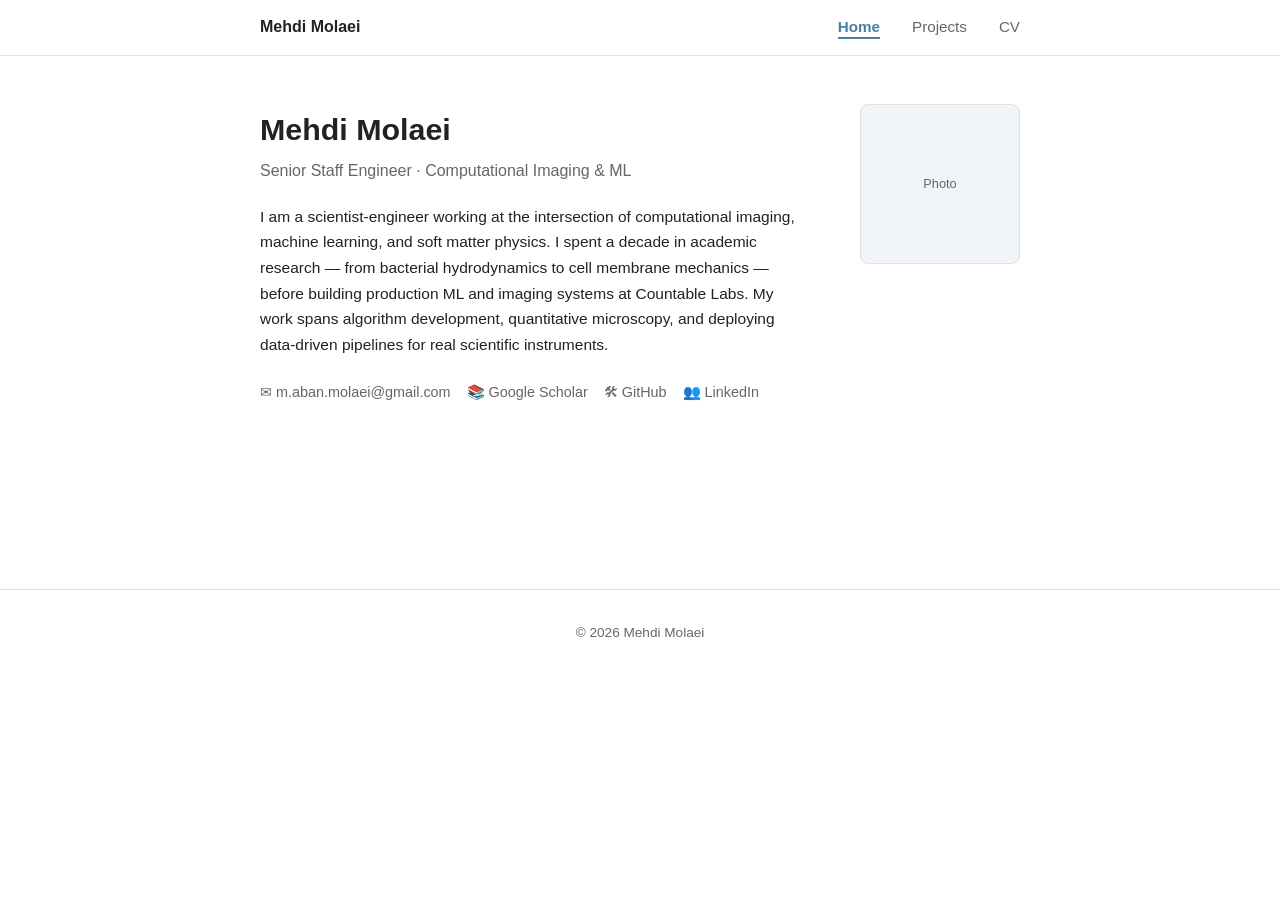
==== index.html @ b5b95064 "feat: add home page with bio, links, and profile block" ====
<!DOCTYPE html>
<html lang="en">
<head>
  <meta charset="UTF-8" />
  <meta name="viewport" content="width=device-width, initial-scale=1.0" />
  <title>Mehdi Molaei</title>
  <link rel="stylesheet" href="assets/css/style.css" />
  <style>
    /* ---- Home-page specific styles ---- */
    .profile-block {
      display: flex;
      gap: 2.5rem;
      align-items: flex-start;
      margin-bottom: 2.5rem;
    }

    .profile-text {
      flex: 1;
    }

    .profile-text h1 {
      font-size: 1.9rem;
      font-weight: 700;
      margin-bottom: 0.25rem;
    }

    .profile-text .title {
      font-size: 1rem;
      color: var(--color-text-muted);
      margin-bottom: 1.2rem;
    }

    .profile-text .bio {
      font-size: 0.97rem;
      margin-bottom: 1.5rem;
      max-width: 540px;
    }

    .profile-photo {
      flex-shrink: 0;
    }

    .profile-photo img {
      width: 160px;
      height: 160px;
      object-fit: cover;
      border-radius: 8px;
    }

    .profile-photo .photo-placeholder {
      width: 160px;
      height: 160px;
      border-radius: 8px;
      background: var(--color-tag-bg);
      border: 1px solid var(--color-border);
      display: flex;
      align-items: center;
      justify-content: center;
      color: var(--color-text-muted);
      font-size: 0.8rem;
    }

    .links-row {
      display: flex;
      flex-wrap: wrap;
      gap: 1rem;
    }

    .links-row a {
      font-size: 0.9rem;
      color: var(--color-text-muted);
      display: flex;
      align-items: center;
      gap: 0.35rem;
      text-decoration: none;
    }

    .links-row a:hover {
      color: var(--color-accent);
    }

    @media (max-width: 600px) {
      .profile-block {
        flex-direction: column-reverse;
        gap: 1.5rem;
      }

      .profile-photo img,
      .profile-photo .photo-placeholder {
        width: 120px;
        height: 120px;
      }
    }
  </style>
</head>
<body>

  <!-- Navigation -->
  <nav>
    <div class="nav-inner">
      <a class="nav-brand" href="index.html">Mehdi Molaei</a>
      <button class="nav-toggle" aria-label="Toggle navigation" aria-expanded="false">&#9776;</button>
      <ul class="nav-links">
        <li><a href="index.html" class="active">Home</a></li>
        <li><a href="projects.html">Projects</a></li>
        <li><a href="cv.html">CV</a></li>
      </ul>
    </div>
  </nav>

  <!-- Main -->
  <main>
    <div class="container">

      <div class="profile-block">
        <div class="profile-text">
          <h1>Mehdi Molaei</h1>
          <p class="title">Senior Staff Engineer &middot; Computational Imaging &amp; ML</p>
          <p class="bio">
            I am a scientist-engineer working at the intersection of computational imaging,
            machine learning, and soft matter physics. I spent a decade in academic research
            &mdash; from bacterial hydrodynamics to cell membrane mechanics &mdash; before
            building production ML and imaging systems at Countable Labs. My work spans
            algorithm development, quantitative microscopy, and deploying data-driven
            pipelines for real scientific instruments.
          </p>
          <div class="links-row">
            <a href="mailto:m.aban.molaei@gmail.com">
              &#9993; m.aban.molaei@gmail.com
            </a>
            <a href="https://scholar.google.com/citations?user=X3997dAAAAAJ&hl=en" target="_blank" rel="noopener">
              &#128218; Google Scholar
            </a>
            <a href="https://github.com/mehdimolaei" target="_blank" rel="noopener">
              &#128736; GitHub
            </a>
            <a href="https://www.linkedin.com/in/mehdi-molaei" target="_blank" rel="noopener">
              &#128101; LinkedIn
            </a>
          </div>
        </div>
        <div class="profile-photo">
          <!-- Replace src with your actual photo path, e.g. assets/img/profile.jpg -->
          <div class="photo-placeholder">Photo</div>
        </div>
      </div>

    </div>
  </main>

  <!-- Footer -->
  <footer>
    <p>&copy; 2026 Mehdi Molaei</p>
  </footer>

  <script src="assets/js/main.js"></script>
</body>
</html>
---- assets/css/style.css ----
/* ============================================================
   CSS Custom Properties
   ============================================================ */
:root {
  --color-bg: #ffffff;
  --color-text: #222222;
  --color-text-muted: #666666;
  --color-accent: #4a7fa5;
  --color-accent-hover: #2e5f82;
  --color-border: #e0e0e0;
  --color-tag-bg: #f0f4f8;
  --font-stack: -apple-system, BlinkMacSystemFont, 'Segoe UI', Roboto, sans-serif;
  --max-width: 800px;
  --nav-height: 56px;
}

/* ============================================================
   Reset
   ============================================================ */
*, *::before, *::after {
  box-sizing: border-box;
  margin: 0;
  padding: 0;
}

/* ============================================================
   Base
   ============================================================ */
html {
  font-size: 16px;
  scroll-behavior: smooth;
}

body {
  font-family: var(--font-stack);
  background: var(--color-bg);
  color: var(--color-text);
  line-height: 1.65;
  min-height: 100vh;
}

a {
  color: var(--color-accent);
  text-decoration: none;
}

a:hover {
  color: var(--color-accent-hover);
  text-decoration: underline;
}

img {
  max-width: 100%;
  display: block;
}

/* ============================================================
   Layout
   ============================================================ */
.container {
  max-width: var(--max-width);
  margin: 0 auto;
  padding: 0 20px;
}

/* ============================================================
   Navigation
   ============================================================ */
nav {
  height: var(--nav-height);
  border-bottom: 1px solid var(--color-border);
  position: sticky;
  top: 0;
  background: var(--color-bg);
  z-index: 100;
  overflow: visible; /* required — .nav-links dropdown uses position:absolute */
}

.nav-inner {
  max-width: var(--max-width);
  margin: 0 auto;
  padding: 0 20px;
  height: 100%;
  display: flex;
  align-items: center;
  justify-content: space-between;
}

.nav-brand {
  font-weight: 600;
  font-size: 1rem;
  color: var(--color-text);
  text-decoration: none;
}

.nav-brand:hover {
  color: var(--color-accent);
  text-decoration: none;
}

.nav-links {
  display: flex;
  gap: 2rem;
  list-style: none;
}

.nav-links a {
  font-size: 0.95rem;
  color: var(--color-text-muted);
  text-decoration: none;
  border-bottom: 2px solid transparent; /* reserve space to prevent layout shift on active */
  padding-bottom: 2px;
}

.nav-links a:hover,
.nav-links a.active {
  color: var(--color-accent);
  text-decoration: none;
}

.nav-links a.active {
  font-weight: 600;
  border-bottom: 2px solid var(--color-accent);
}

/* Mobile nav toggle button */
.nav-toggle {
  display: none;
  background: none;
  border: none;
  cursor: pointer;
  padding: 4px;
  color: var(--color-text);
  font-size: 1.4rem;
  line-height: 1;
}

/* ============================================================
   Footer
   ============================================================ */
footer {
  margin-top: 5rem;
  padding: 2rem 20px;
  border-top: 1px solid var(--color-border);
  text-align: center;
  font-size: 0.85rem;
  color: var(--color-text-muted);
}

/* ============================================================
   Main content spacing
   ============================================================ */
main {
  padding: 3rem 0 4rem;
}

/* ============================================================
   Responsive — mobile
   ============================================================ */
@media (max-width: 600px) {
  .nav-toggle {
    display: block;
  }

  .nav-links {
    display: none;
    flex-direction: column;
    gap: 0;
    position: absolute;
    top: var(--nav-height);
    left: 0;
    right: 0;
    background: var(--color-bg);
    border-bottom: 1px solid var(--color-border);
    padding: 0.5rem 0;
  }

  .nav-links.open {
    display: flex;
  }

  .nav-links li a {
    display: block;
    padding: 0.75rem 20px;
  }
}
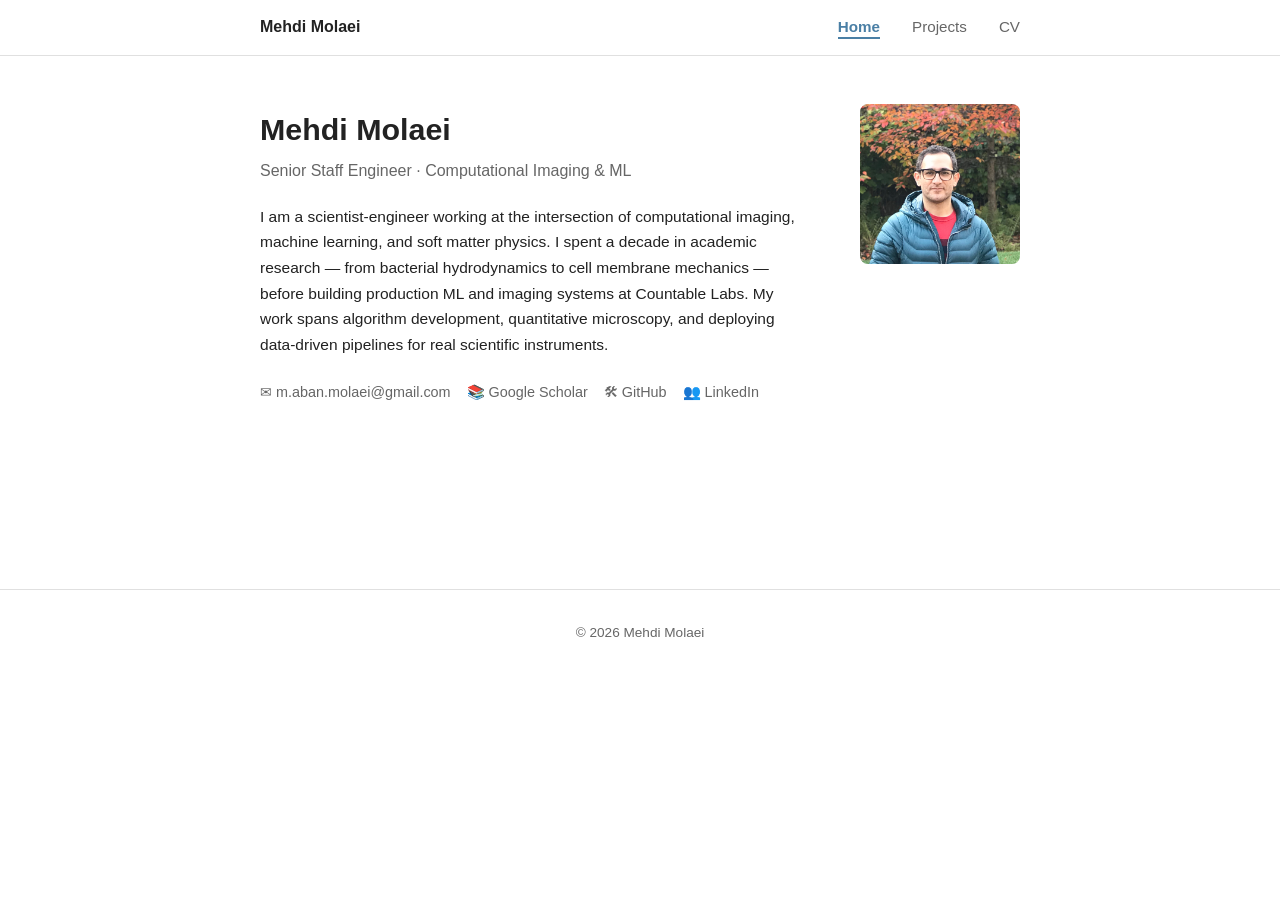
==== commit f8ceb46b: "feat: add profile photo, compiled CV PDF, and gitignore" ====
--- a/index.html
+++ b/index.html
@@ -77,6 +77,7 @@
 
     .links-row a:hover {
       color: var(--color-accent);
+      text-decoration: none; /* suppress global a:hover underline */
     }
 
     @media (max-width: 600px) {
@@ -140,8 +141,7 @@
           </div>
         </div>
         <div class="profile-photo">
-          <!-- Replace src with your actual photo path, e.g. assets/img/profile.jpg -->
-          <div class="photo-placeholder">Photo</div>
+          <img src="assets/img/profile.jpg" alt="Mehdi Molaei" width="160" height="160" />
         </div>
       </div>
 
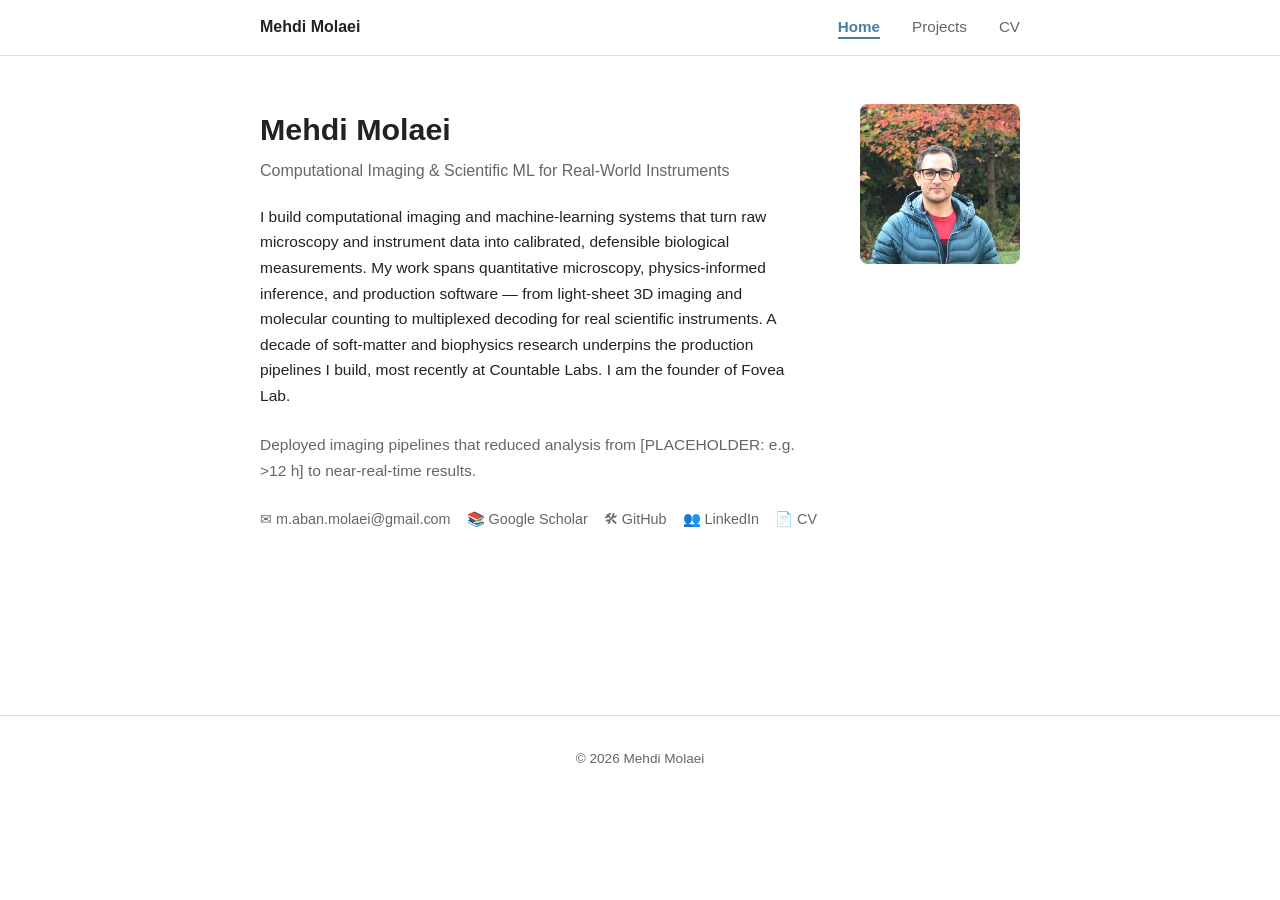
==== commit e5f314c2: "feat: industry-first hero, impact line, CV link on home" ====
--- a/index.html
+++ b/index.html
@@ -116,14 +116,21 @@
       <div class="profile-block">
         <div class="profile-text">
           <h1>Mehdi Molaei</h1>
-          <p class="title">Senior Staff Engineer &middot; Computational Imaging &amp; ML</p>
+          <p class="title">Computational Imaging &amp; Scientific ML for Real-World Instruments</p>
           <p class="bio">
-            I am a scientist-engineer working at the intersection of computational imaging,
-            machine learning, and soft matter physics. I spent a decade in academic research
-            &mdash; from bacterial hydrodynamics to cell membrane mechanics &mdash; before
-            building production ML and imaging systems at Countable Labs. My work spans
-            algorithm development, quantitative microscopy, and deploying data-driven
-            pipelines for real scientific instruments.
+            I build computational imaging and machine-learning systems that turn raw
+            microscopy and instrument data into calibrated, defensible biological
+            measurements. My work spans quantitative microscopy, physics-informed
+            inference, and production software &mdash; from light-sheet 3D imaging and
+            molecular counting to multiplexed decoding for real scientific instruments.
+            A decade of soft-matter and biophysics research underpins the production
+            pipelines I build, most recently at Countable Labs. I am the founder of
+            Fovea Lab.
+          </p>
+          <p class="bio" style="color: var(--color-text-muted);">
+            <!-- IMPACT METRIC: replace the bracketed text below with a defensible number -->
+            Deployed imaging pipelines that reduced analysis from
+            [PLACEHOLDER: e.g. &gt;12&nbsp;h] to near-real-time results.
           </p>
           <div class="links-row">
             <a href="mailto:m.aban.molaei@gmail.com">
@@ -137,6 +144,9 @@
             </a>
             <a href="https://www.linkedin.com/in/mehdi-molaei" target="_blank" rel="noopener">
               &#128101; LinkedIn
+            </a>
+            <a href="cv.html">
+              &#128196; CV
             </a>
           </div>
         </div>
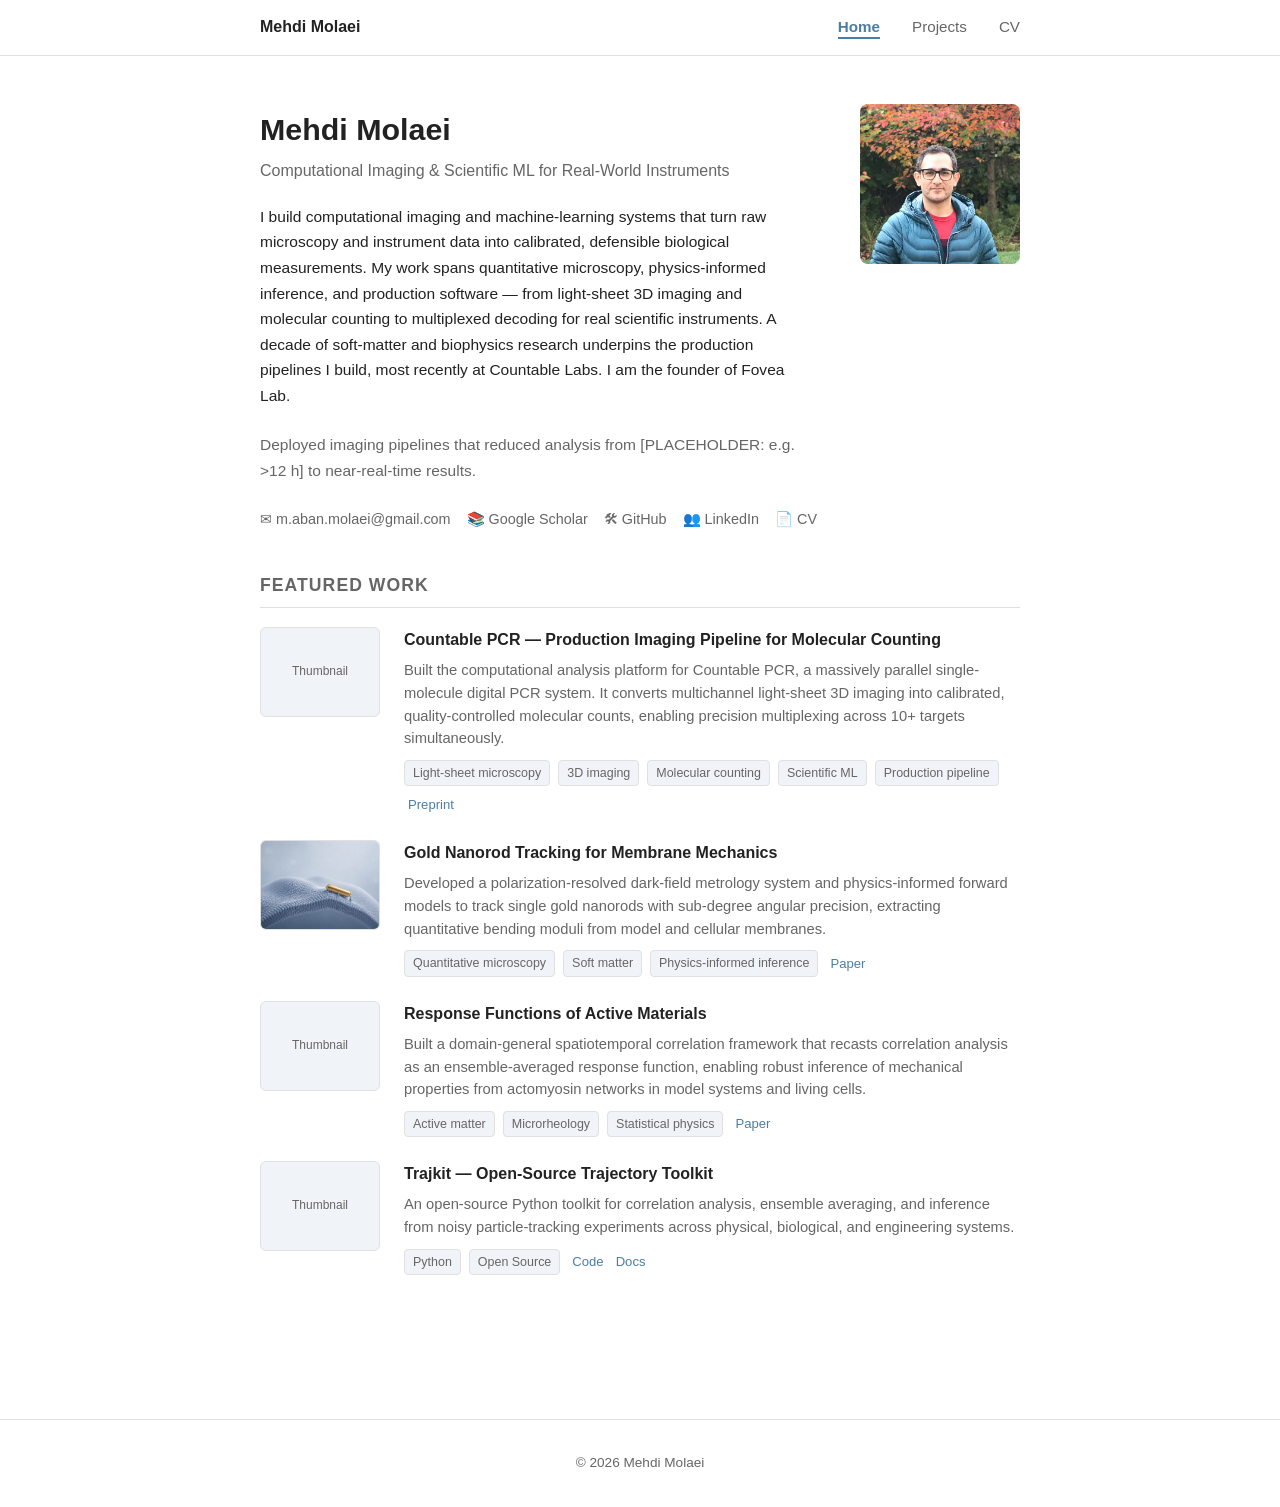
==== commit e93cf7a6: "feat: add Featured Work block to home page" ====
--- a/index.html
+++ b/index.html
@@ -91,6 +91,48 @@
         width: 120px;
         height: 120px;
       }
+    }
+
+    /* ---- Featured Work (reuses projects-page card pattern) ---- */
+    .section-heading {
+      font-size: 1.1rem;
+      font-weight: 600;
+      color: var(--color-text-muted);
+      text-transform: uppercase;
+      letter-spacing: 0.06em;
+      margin: 2.5rem 0 1.2rem;
+      padding-bottom: 0.4rem;
+      border-bottom: 1px solid var(--color-border);
+    }
+    .project-list { display: flex; flex-direction: column; gap: 1.5rem; }
+    .project-card { display: flex; gap: 1.5rem; align-items: flex-start; }
+    .project-thumb {
+      flex-shrink: 0; width: 120px; height: 90px; border-radius: 6px;
+      background: var(--color-tag-bg); border: 1px solid var(--color-border);
+      overflow: hidden; display: flex; align-items: center; justify-content: center;
+      color: var(--color-text-muted); font-size: 0.75rem;
+    }
+    .project-thumb img { width: 100%; height: 100%; object-fit: cover; }
+    .project-body { flex: 1; }
+    .project-title { font-size: 1rem; font-weight: 600; margin-bottom: 0.35rem; }
+    .project-title a { color: var(--color-text); text-decoration: none; }
+    .project-title a:hover { color: var(--color-accent); }
+    .project-desc {
+      font-size: 0.92rem; color: var(--color-text-muted);
+      margin-bottom: 0.6rem; line-height: 1.55;
+    }
+    .project-meta { display: flex; flex-wrap: wrap; align-items: center; gap: 0.5rem; }
+    .tag {
+      font-size: 0.78rem; background: var(--color-tag-bg);
+      border: 1px solid var(--color-border); border-radius: 4px;
+      padding: 2px 8px; color: var(--color-text-muted);
+    }
+    .project-links { display: flex; gap: 0.75rem; margin-left: 0.25rem; }
+    .project-links a { font-size: 0.82rem; color: var(--color-accent); text-decoration: none; }
+    .project-links a:hover { text-decoration: underline; }
+    @media (max-width: 600px) {
+      .project-card { flex-direction: column; gap: 0.75rem; }
+      .project-thumb { width: 100%; height: 120px; }
     }
   </style>
 </head>
@@ -155,6 +197,112 @@
         </div>
       </div>
 
+      <h2 class="section-heading">Featured Work</h2>
+      <div class="project-list">
+
+        <div class="project-card">
+          <div class="project-thumb">Thumbnail</div>
+          <div class="project-body">
+            <div class="project-title">
+              <a href="https://www.biorxiv.org/content/10.1101/2023.07.17.549421" target="_blank" rel="noopener">
+                Countable PCR &mdash; Production Imaging Pipeline for Molecular Counting
+              </a>
+            </div>
+            <p class="project-desc">
+              Built the computational analysis platform for Countable PCR, a massively parallel
+              single-molecule digital PCR system. It converts multichannel light-sheet 3D
+              imaging into calibrated, quality-controlled molecular counts, enabling precision
+              multiplexing across 10+ targets simultaneously.
+            </p>
+            <div class="project-meta">
+              <span class="tag">Light-sheet microscopy</span>
+              <span class="tag">3D imaging</span>
+              <span class="tag">Molecular counting</span>
+              <span class="tag">Scientific ML</span>
+              <span class="tag">Production pipeline</span>
+              <div class="project-links">
+                <a href="https://www.biorxiv.org/content/10.1101/2023.07.17.549421" target="_blank" rel="noopener">Preprint</a>
+              </div>
+            </div>
+          </div>
+        </div>
+
+        <div class="project-card">
+          <div class="project-thumb">
+            <img src="assets/img/membrane-bending.png" alt="Polarization-resolved tracking of gold nanorods on a lipid membrane to measure bending mechanics" />
+          </div>
+          <div class="project-body">
+            <div class="project-title">
+              <a href="https://journals.aps.org/prresearch/abstract/10.1103/PhysRevResearch.4.013052" target="_blank" rel="noopener">
+                Gold Nanorod Tracking for Membrane Mechanics
+              </a>
+            </div>
+            <p class="project-desc">
+              Developed a polarization-resolved dark-field metrology system and physics-informed
+              forward models to track single gold nanorods with sub-degree angular precision,
+              extracting quantitative bending moduli from model and cellular membranes.
+            </p>
+            <div class="project-meta">
+              <span class="tag">Quantitative microscopy</span>
+              <span class="tag">Soft matter</span>
+              <span class="tag">Physics-informed inference</span>
+              <div class="project-links">
+                <a href="https://journals.aps.org/prresearch/abstract/10.1103/PhysRevResearch.4.013052" target="_blank" rel="noopener">Paper</a>
+              </div>
+            </div>
+          </div>
+        </div>
+
+        <div class="project-card">
+          <div class="project-thumb">Thumbnail</div>
+          <div class="project-body">
+            <div class="project-title">
+              <a href="https://www.pnas.org/doi/abs/10.1073/pnas.2305283120" target="_blank" rel="noopener">
+                Response Functions of Active Materials
+              </a>
+            </div>
+            <p class="project-desc">
+              Built a domain-general spatiotemporal correlation framework that recasts correlation
+              analysis as an ensemble-averaged response function, enabling robust inference of
+              mechanical properties from actomyosin networks in model systems and living cells.
+            </p>
+            <div class="project-meta">
+              <span class="tag">Active matter</span>
+              <span class="tag">Microrheology</span>
+              <span class="tag">Statistical physics</span>
+              <div class="project-links">
+                <a href="https://www.pnas.org/doi/abs/10.1073/pnas.2305283120" target="_blank" rel="noopener">Paper</a>
+              </div>
+            </div>
+          </div>
+        </div>
+
+        <div class="project-card">
+          <div class="project-thumb">Thumbnail</div>
+          <div class="project-body">
+            <div class="project-title">
+              <a href="https://trajkit-learn.readthedocs.io/en/latest/index.html" target="_blank" rel="noopener">
+                Trajkit &mdash; Open-Source Trajectory Toolkit
+              </a>
+            </div>
+            <p class="project-desc">
+              An open-source Python toolkit for correlation analysis, ensemble averaging, and
+              inference from noisy particle-tracking experiments across physical, biological,
+              and engineering systems.
+            </p>
+            <div class="project-meta">
+              <span class="tag">Python</span>
+              <span class="tag">Open Source</span>
+              <div class="project-links">
+                <a href="https://github.com/mehdimolaei/trajkit" target="_blank" rel="noopener">Code</a>
+                <a href="https://trajkit-learn.readthedocs.io/en/latest/index.html" target="_blank" rel="noopener">Docs</a>
+              </div>
+            </div>
+          </div>
+        </div>
+
+      </div><!-- /.project-list featured -->
+
     </div>
   </main>
 
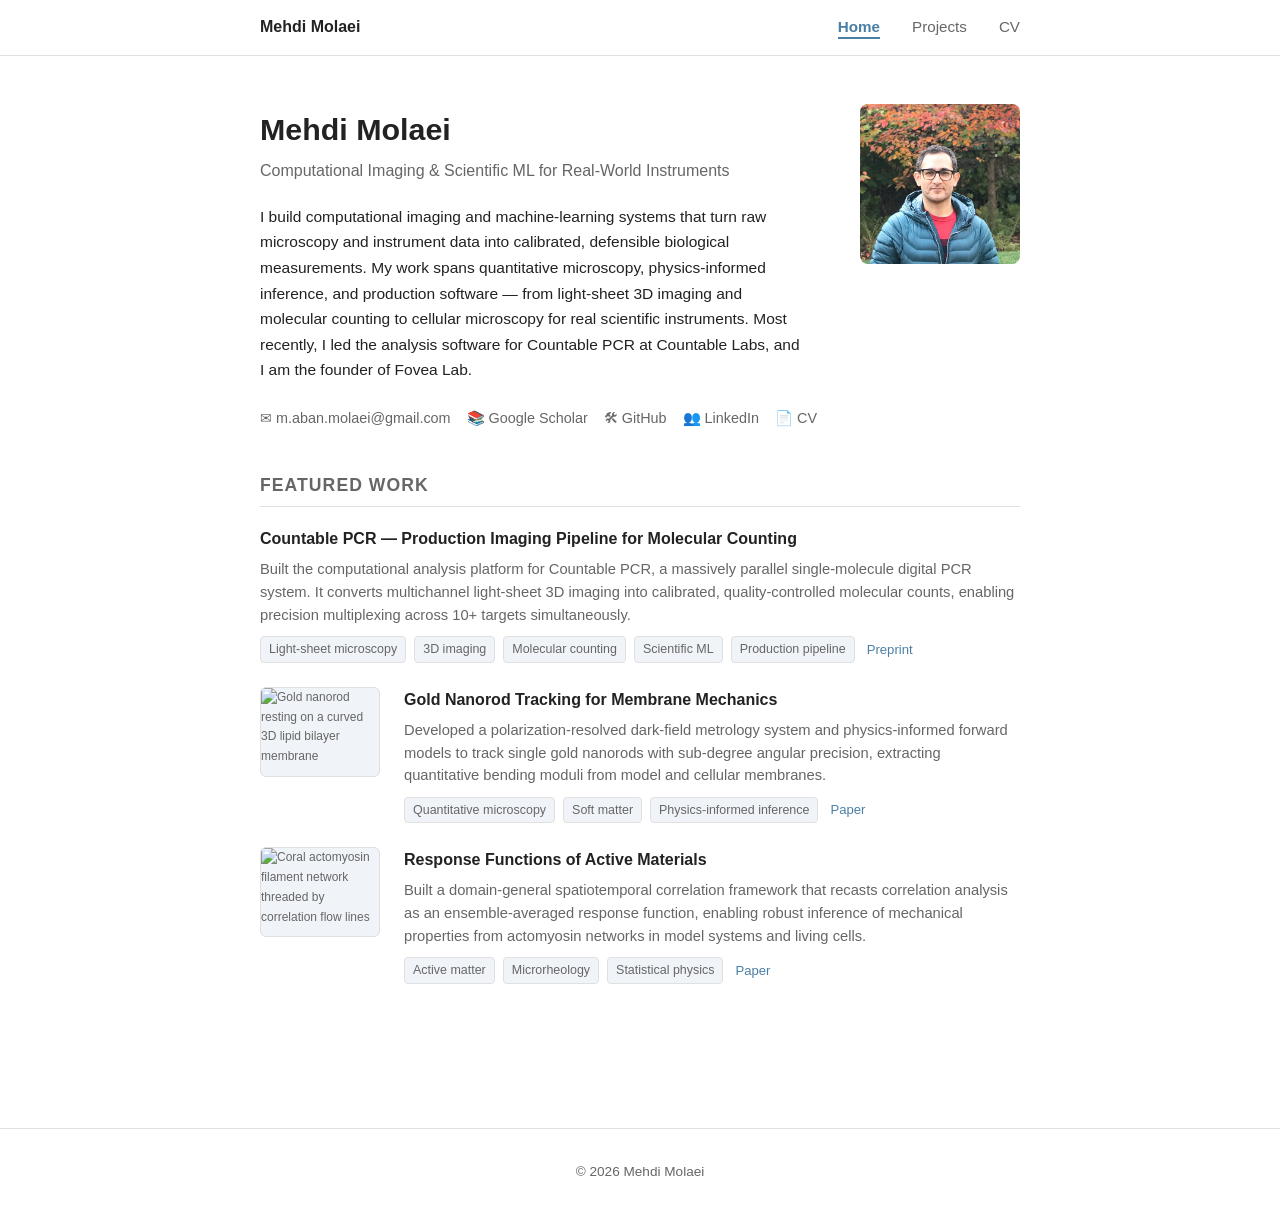
==== commit bf161d79: "refactor: clean up project list and bio copy - Remove Trajkit from projects and featured work (incom" ====
--- a/index.html
+++ b/index.html
@@ -3,7 +3,13 @@
 <head>
   <meta charset="UTF-8" />
   <meta name="viewport" content="width=device-width, initial-scale=1.0" />
-  <title>Mehdi Molaei</title>
+  <title>Mehdi Molaei | Computational Imaging &amp; Scientific ML</title>
+  <meta name="description" content="Mehdi Molaei builds computational imaging and scientific machine-learning systems for microscopy, molecular counting, and production biological measurement platforms." />
+  <meta property="og:title" content="Mehdi Molaei | Computational Imaging & Scientific ML" />
+  <meta property="og:description" content="Production-grade computational imaging and machine-learning systems for microscopy, molecular counting, and biological measurement platforms." />
+  <meta property="og:type" content="website" />
+  <meta property="og:url" content="https://mehdimolaei.github.io/Portfolio/index.html" />
+  <meta property="og:image" content="https://mehdimolaei.github.io/Portfolio/assets/img/profile.jpg" />
   <link rel="stylesheet" href="assets/css/style.css" />
   <style>
     /* ---- Home-page specific styles ---- */
@@ -164,15 +170,9 @@
             microscopy and instrument data into calibrated, defensible biological
             measurements. My work spans quantitative microscopy, physics-informed
             inference, and production software &mdash; from light-sheet 3D imaging and
-            molecular counting to multiplexed decoding for real scientific instruments.
-            A decade of soft-matter and biophysics research underpins the production
-            pipelines I build, most recently at Countable Labs. I am the founder of
-            Fovea Lab.
-          </p>
-          <p class="bio" style="color: var(--color-text-muted);">
-            <!-- IMPACT METRIC: replace the bracketed text below with a defensible number -->
-            Deployed imaging pipelines that reduced analysis from
-            [PLACEHOLDER: e.g. &gt;12&nbsp;h] to near-real-time results.
+            molecular counting to cellular microscopy for real scientific instruments.
+            Most recently, I led the analysis software for Countable PCR at Countable Labs,
+            and I am the founder of Fovea Lab.
           </p>
           <div class="links-row">
             <a href="mailto:m.aban.molaei@gmail.com">
@@ -201,7 +201,6 @@
       <div class="project-list">
 
         <div class="project-card">
-          <div class="project-thumb">Thumbnail</div>
           <div class="project-body">
             <div class="project-title">
               <a href="https://www.biorxiv.org/content/10.1101/2023.07.17.549421" target="_blank" rel="noopener">
@@ -229,7 +228,7 @@
 
         <div class="project-card">
           <div class="project-thumb">
-            <img src="assets/img/membrane-bending.png" alt="Polarization-resolved tracking of gold nanorods on a lipid membrane to measure bending mechanics" />
+            <img src="assets/img/membrane-bending.webp" alt="Gold nanorod resting on a curved 3D lipid bilayer membrane" />
           </div>
           <div class="project-body">
             <div class="project-title">
@@ -254,7 +253,9 @@
         </div>
 
         <div class="project-card">
-          <div class="project-thumb">Thumbnail</div>
+          <div class="project-thumb">
+            <img src="assets/img/active-materials.webp" alt="Coral actomyosin filament network threaded by correlation flow lines" />
+          </div>
           <div class="project-body">
             <div class="project-title">
               <a href="https://www.pnas.org/doi/abs/10.1073/pnas.2305283120" target="_blank" rel="noopener">
@@ -277,29 +278,6 @@
           </div>
         </div>
 
-        <div class="project-card">
-          <div class="project-thumb">Thumbnail</div>
-          <div class="project-body">
-            <div class="project-title">
-              <a href="https://trajkit-learn.readthedocs.io/en/latest/index.html" target="_blank" rel="noopener">
-                Trajkit &mdash; Open-Source Trajectory Toolkit
-              </a>
-            </div>
-            <p class="project-desc">
-              An open-source Python toolkit for correlation analysis, ensemble averaging, and
-              inference from noisy particle-tracking experiments across physical, biological,
-              and engineering systems.
-            </p>
-            <div class="project-meta">
-              <span class="tag">Python</span>
-              <span class="tag">Open Source</span>
-              <div class="project-links">
-                <a href="https://github.com/mehdimolaei/trajkit" target="_blank" rel="noopener">Code</a>
-                <a href="https://trajkit-learn.readthedocs.io/en/latest/index.html" target="_blank" rel="noopener">Docs</a>
-              </div>
-            </div>
-          </div>
-        </div>
 
       </div><!-- /.project-list featured -->
 
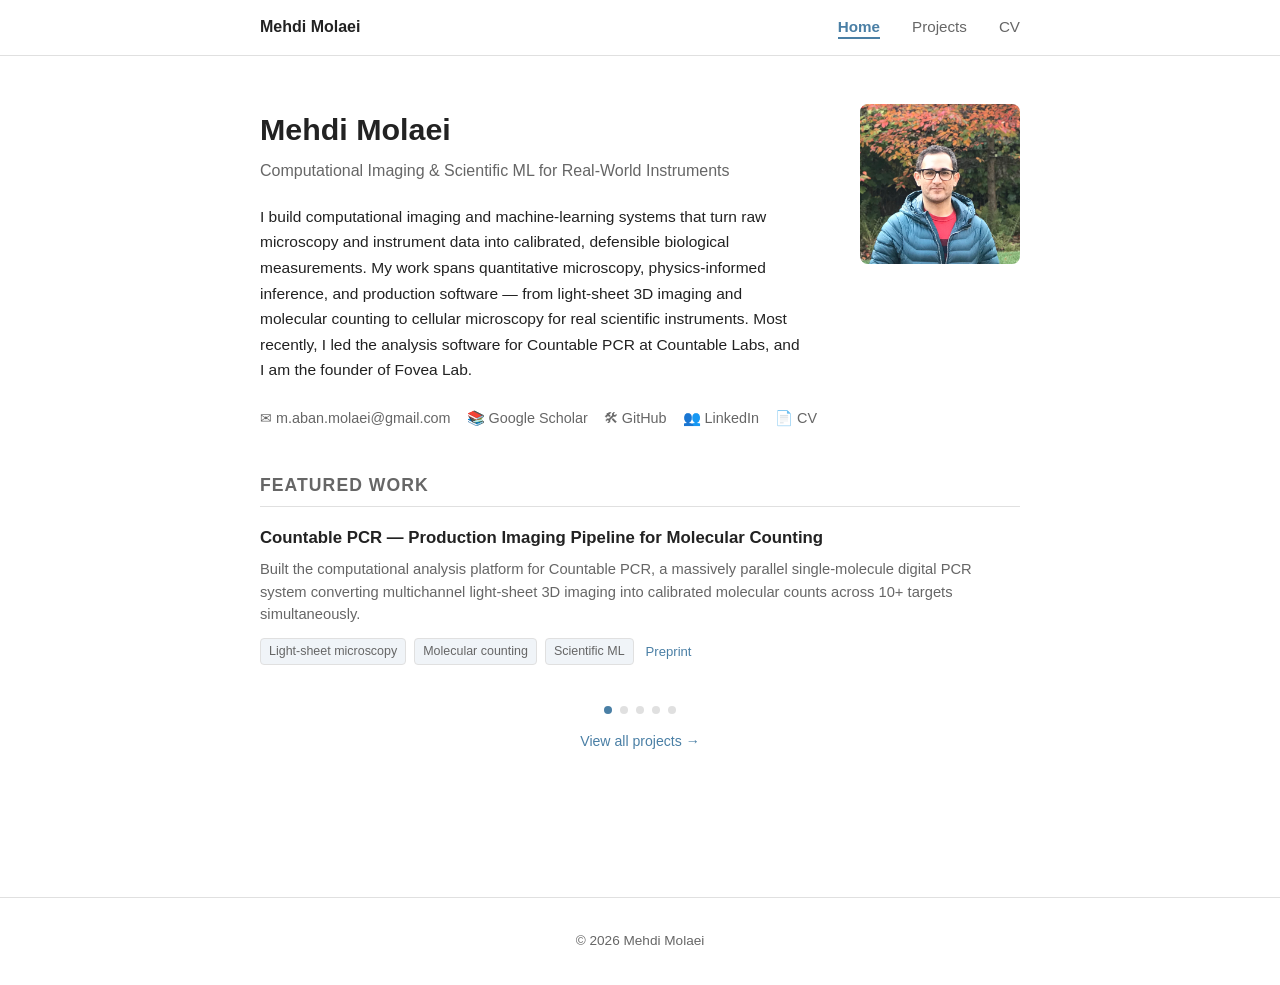
==== commit aa28dbd2: "feat: dot-nav panel for Featured Work on home page Replace horizontal scroll strip with a dot-naviga" ====
--- a/index.html
+++ b/index.html
@@ -99,7 +99,7 @@
       }
     }
 
-    /* ---- Featured Work (reuses projects-page card pattern) ---- */
+    /* ---- Featured Work — dot-nav panel ---- */
     .section-heading {
       font-size: 1.1rem;
       font-weight: 600;
@@ -110,35 +110,99 @@
       padding-bottom: 0.4rem;
       border-bottom: 1px solid var(--color-border);
     }
-    .project-list { display: flex; flex-direction: column; gap: 1.5rem; }
-    .project-card { display: flex; gap: 1.5rem; align-items: flex-start; }
-    .project-thumb {
-      flex-shrink: 0; width: 120px; height: 90px; border-radius: 6px;
-      background: var(--color-tag-bg); border: 1px solid var(--color-border);
-      overflow: hidden; display: flex; align-items: center; justify-content: center;
-      color: var(--color-text-muted); font-size: 0.75rem;
-    }
-    .project-thumb img { width: 100%; height: 100%; object-fit: cover; }
-    .project-body { flex: 1; }
-    .project-title { font-size: 1rem; font-weight: 600; margin-bottom: 0.35rem; }
-    .project-title a { color: var(--color-text); text-decoration: none; }
-    .project-title a:hover { color: var(--color-accent); }
-    .project-desc {
-      font-size: 0.92rem; color: var(--color-text-muted);
-      margin-bottom: 0.6rem; line-height: 1.55;
-    }
-    .project-meta { display: flex; flex-wrap: wrap; align-items: center; gap: 0.5rem; }
+
+    .project-panel { min-height: 160px; }
+
+    .panel-card {
+      display: none;
+      gap: 1.5rem;
+      align-items: flex-start;
+    }
+    .panel-card.active { display: flex; }
+
+    .panel-thumb {
+      flex-shrink: 0;
+      width: 200px;
+      height: 150px;
+      border-radius: 8px;
+      background: var(--color-tag-bg);
+      border: 1px solid var(--color-border);
+      overflow: hidden;
+    }
+    .panel-thumb img { width: 100%; height: 100%; object-fit: cover; }
+
+    .panel-body { flex: 1; }
+
+    .panel-title {
+      font-size: 1.05rem;
+      font-weight: 600;
+      margin-bottom: 0.5rem;
+      line-height: 1.4;
+    }
+    .panel-title a { color: var(--color-text); text-decoration: none; }
+    .panel-title a:hover { color: var(--color-accent); }
+
+    .panel-desc {
+      font-size: 0.92rem;
+      color: var(--color-text-muted);
+      line-height: 1.55;
+      margin-bottom: 0.75rem;
+    }
+
+    .panel-meta {
+      display: flex;
+      flex-wrap: wrap;
+      align-items: center;
+      gap: 0.5rem;
+    }
+
     .tag {
-      font-size: 0.78rem; background: var(--color-tag-bg);
-      border: 1px solid var(--color-border); border-radius: 4px;
-      padding: 2px 8px; color: var(--color-text-muted);
-    }
-    .project-links { display: flex; gap: 0.75rem; margin-left: 0.25rem; }
-    .project-links a { font-size: 0.82rem; color: var(--color-accent); text-decoration: none; }
-    .project-links a:hover { text-decoration: underline; }
+      font-size: 0.78rem;
+      background: var(--color-tag-bg);
+      border: 1px solid var(--color-border);
+      border-radius: 4px;
+      padding: 2px 8px;
+      color: var(--color-text-muted);
+    }
+
+    .card-link {
+      font-size: 0.82rem;
+      color: var(--color-accent);
+      text-decoration: none;
+      margin-left: 0.25rem;
+    }
+    .card-link:hover { text-decoration: underline; }
+
+    .dot-nav {
+      display: flex;
+      gap: 0.5rem;
+      justify-content: center;
+      margin-top: 1.25rem;
+    }
+    .dot-nav button {
+      width: 8px;
+      height: 8px;
+      border-radius: 50%;
+      background: var(--color-border);
+      border: none;
+      cursor: pointer;
+      padding: 0;
+      transition: background 0.2s;
+    }
+    .dot-nav button.active,
+    .dot-nav button:hover { background: var(--color-accent); }
+
+    .view-all {
+      margin-top: 1rem;
+      font-size: 0.88rem;
+      text-align: center;
+    }
+    .view-all a { color: var(--color-accent); text-decoration: none; }
+    .view-all a:hover { text-decoration: underline; }
+
     @media (max-width: 600px) {
-      .project-card { flex-direction: column; gap: 0.75rem; }
-      .project-thumb { width: 100%; height: 120px; }
+      .panel-card { flex-direction: column; }
+      .panel-thumb { width: 100%; height: 160px; }
     }
   </style>
 </head>
@@ -198,88 +262,131 @@
       </div>
 
       <h2 class="section-heading">Featured Work</h2>
-      <div class="project-list">
-
-        <div class="project-card">
-          <div class="project-body">
-            <div class="project-title">
+      <div class="project-panel" id="featuredPanel">
+
+        <div class="panel-card active">
+          <div class="panel-body">
+            <div class="panel-title">
               <a href="https://www.biorxiv.org/content/10.1101/2023.07.17.549421" target="_blank" rel="noopener">
                 Countable PCR &mdash; Production Imaging Pipeline for Molecular Counting
               </a>
             </div>
-            <p class="project-desc">
+            <p class="panel-desc">
               Built the computational analysis platform for Countable PCR, a massively parallel
-              single-molecule digital PCR system. It converts multichannel light-sheet 3D
-              imaging into calibrated, quality-controlled molecular counts, enabling precision
-              multiplexing across 10+ targets simultaneously.
+              single-molecule digital PCR system converting multichannel light-sheet 3D imaging
+              into calibrated molecular counts across 10+ targets simultaneously.
             </p>
-            <div class="project-meta">
+            <div class="panel-meta">
               <span class="tag">Light-sheet microscopy</span>
-              <span class="tag">3D imaging</span>
               <span class="tag">Molecular counting</span>
               <span class="tag">Scientific ML</span>
-              <span class="tag">Production pipeline</span>
-              <div class="project-links">
-                <a href="https://www.biorxiv.org/content/10.1101/2023.07.17.549421" target="_blank" rel="noopener">Preprint</a>
-              </div>
-            </div>
-          </div>
-        </div>
-
-        <div class="project-card">
-          <div class="project-thumb">
+              <a class="card-link" href="https://www.biorxiv.org/content/10.1101/2023.07.17.549421" target="_blank" rel="noopener">Preprint</a>
+            </div>
+          </div>
+        </div>
+
+        <div class="panel-card">
+          <div class="panel-thumb">
             <img src="assets/img/membrane-bending.webp" alt="Gold nanorod resting on a curved 3D lipid bilayer membrane" />
           </div>
-          <div class="project-body">
-            <div class="project-title">
+          <div class="panel-body">
+            <div class="panel-title">
               <a href="https://journals.aps.org/prresearch/abstract/10.1103/PhysRevResearch.4.013052" target="_blank" rel="noopener">
                 Gold Nanorod Tracking for Membrane Mechanics
               </a>
             </div>
-            <p class="project-desc">
-              Developed a polarization-resolved dark-field metrology system and physics-informed
-              forward models to track single gold nanorods with sub-degree angular precision,
-              extracting quantitative bending moduli from model and cellular membranes.
+            <p class="panel-desc">
+              Polarization-resolved dark-field metrology and physics-informed forward models
+              for tracking single gold nanorods with sub-degree angular precision, extracting
+              bending moduli from model and cellular membranes.
             </p>
-            <div class="project-meta">
+            <div class="panel-meta">
               <span class="tag">Quantitative microscopy</span>
-              <span class="tag">Soft matter</span>
               <span class="tag">Physics-informed inference</span>
-              <div class="project-links">
-                <a href="https://journals.aps.org/prresearch/abstract/10.1103/PhysRevResearch.4.013052" target="_blank" rel="noopener">Paper</a>
-              </div>
-            </div>
-          </div>
-        </div>
-
-        <div class="project-card">
-          <div class="project-thumb">
+              <a class="card-link" href="https://journals.aps.org/prresearch/abstract/10.1103/PhysRevResearch.4.013052" target="_blank" rel="noopener">Paper</a>
+            </div>
+          </div>
+        </div>
+
+        <div class="panel-card">
+          <div class="panel-thumb">
             <img src="assets/img/active-materials.webp" alt="Coral actomyosin filament network threaded by correlation flow lines" />
           </div>
-          <div class="project-body">
-            <div class="project-title">
+          <div class="panel-body">
+            <div class="panel-title">
               <a href="https://www.pnas.org/doi/abs/10.1073/pnas.2305283120" target="_blank" rel="noopener">
                 Response Functions of Active Materials
               </a>
             </div>
-            <p class="project-desc">
-              Built a domain-general spatiotemporal correlation framework that recasts correlation
-              analysis as an ensemble-averaged response function, enabling robust inference of
-              mechanical properties from actomyosin networks in model systems and living cells.
+            <p class="panel-desc">
+              Domain-general spatiotemporal correlation framework for inferring mechanical
+              response functions from actomyosin networks in model systems and living cells.
             </p>
-            <div class="project-meta">
+            <div class="panel-meta">
               <span class="tag">Active matter</span>
               <span class="tag">Microrheology</span>
               <span class="tag">Statistical physics</span>
-              <div class="project-links">
-                <a href="https://www.pnas.org/doi/abs/10.1073/pnas.2305283120" target="_blank" rel="noopener">Paper</a>
-              </div>
-            </div>
-          </div>
-        </div>
-
-
-      </div><!-- /.project-list featured -->
+              <a class="card-link" href="https://www.pnas.org/doi/abs/10.1073/pnas.2305283120" target="_blank" rel="noopener">Paper</a>
+            </div>
+          </div>
+        </div>
+
+        <div class="panel-card">
+          <div class="panel-thumb">
+            <img src="assets/img/interfacial-flow.webp" alt="Colloidal sphere at a fluid interface surrounded by vortex flow streamlines" />
+          </div>
+          <div class="panel-body">
+            <div class="panel-title">
+              <a href="https://physics.aps.org/articles/v14/s65" target="_blank" rel="noopener">
+                Interfacial Flow around Brownian Colloids
+              </a>
+            </div>
+            <p class="panel-desc">
+              Correlated displacement velocimetry (CDV) — a particle-tracking-based estimator
+              that reconstructs nanoscale interfacial velocity fields, revealing vortex-like
+              hydrodynamic structures at fluid interfaces.
+            </p>
+            <div class="panel-meta">
+              <span class="tag">Particle tracking</span>
+              <span class="tag">Fluid interfaces</span>
+              <a class="card-link" href="https://physics.aps.org/articles/v14/s65" target="_blank" rel="noopener">Paper</a>
+            </div>
+          </div>
+        </div>
+
+        <div class="panel-card">
+          <div class="panel-thumb">
+            <img src="assets/img/nanoscale-rheology.webp" alt="Single gold nanorod with rotational motion blur in a viscoelastic medium" />
+          </div>
+          <div class="panel-body">
+            <div class="panel-title">
+              <a href="https://journals.aps.org/prl/abstract/10.1103/PhysRevLett.120.118002" target="_blank" rel="noopener">
+                Nanoscale Rheology with Single Gold Nanorod Probes
+              </a>
+            </div>
+            <p class="panel-desc">
+              Simultaneous translational and rotational single-nanorod tracking to extract
+              nanoscale viscoelastic properties and anisotropic diffusion tensors in complex
+              fluids and living cells.
+            </p>
+            <div class="panel-meta">
+              <span class="tag">Nanorheology</span>
+              <span class="tag">Dark-field microscopy</span>
+              <a class="card-link" href="https://journals.aps.org/prl/abstract/10.1103/PhysRevLett.120.118002" target="_blank" rel="noopener">Paper</a>
+            </div>
+          </div>
+        </div>
+
+      </div><!-- /.project-panel -->
+
+      <div class="dot-nav" id="featuredDots" aria-label="Featured project navigation">
+        <button class="active" aria-label="Project 1"></button>
+        <button aria-label="Project 2"></button>
+        <button aria-label="Project 3"></button>
+        <button aria-label="Project 4"></button>
+        <button aria-label="Project 5"></button>
+      </div>
+      <p class="view-all"><a href="projects.html">View all projects &rarr;</a></p>
 
     </div>
   </main>
